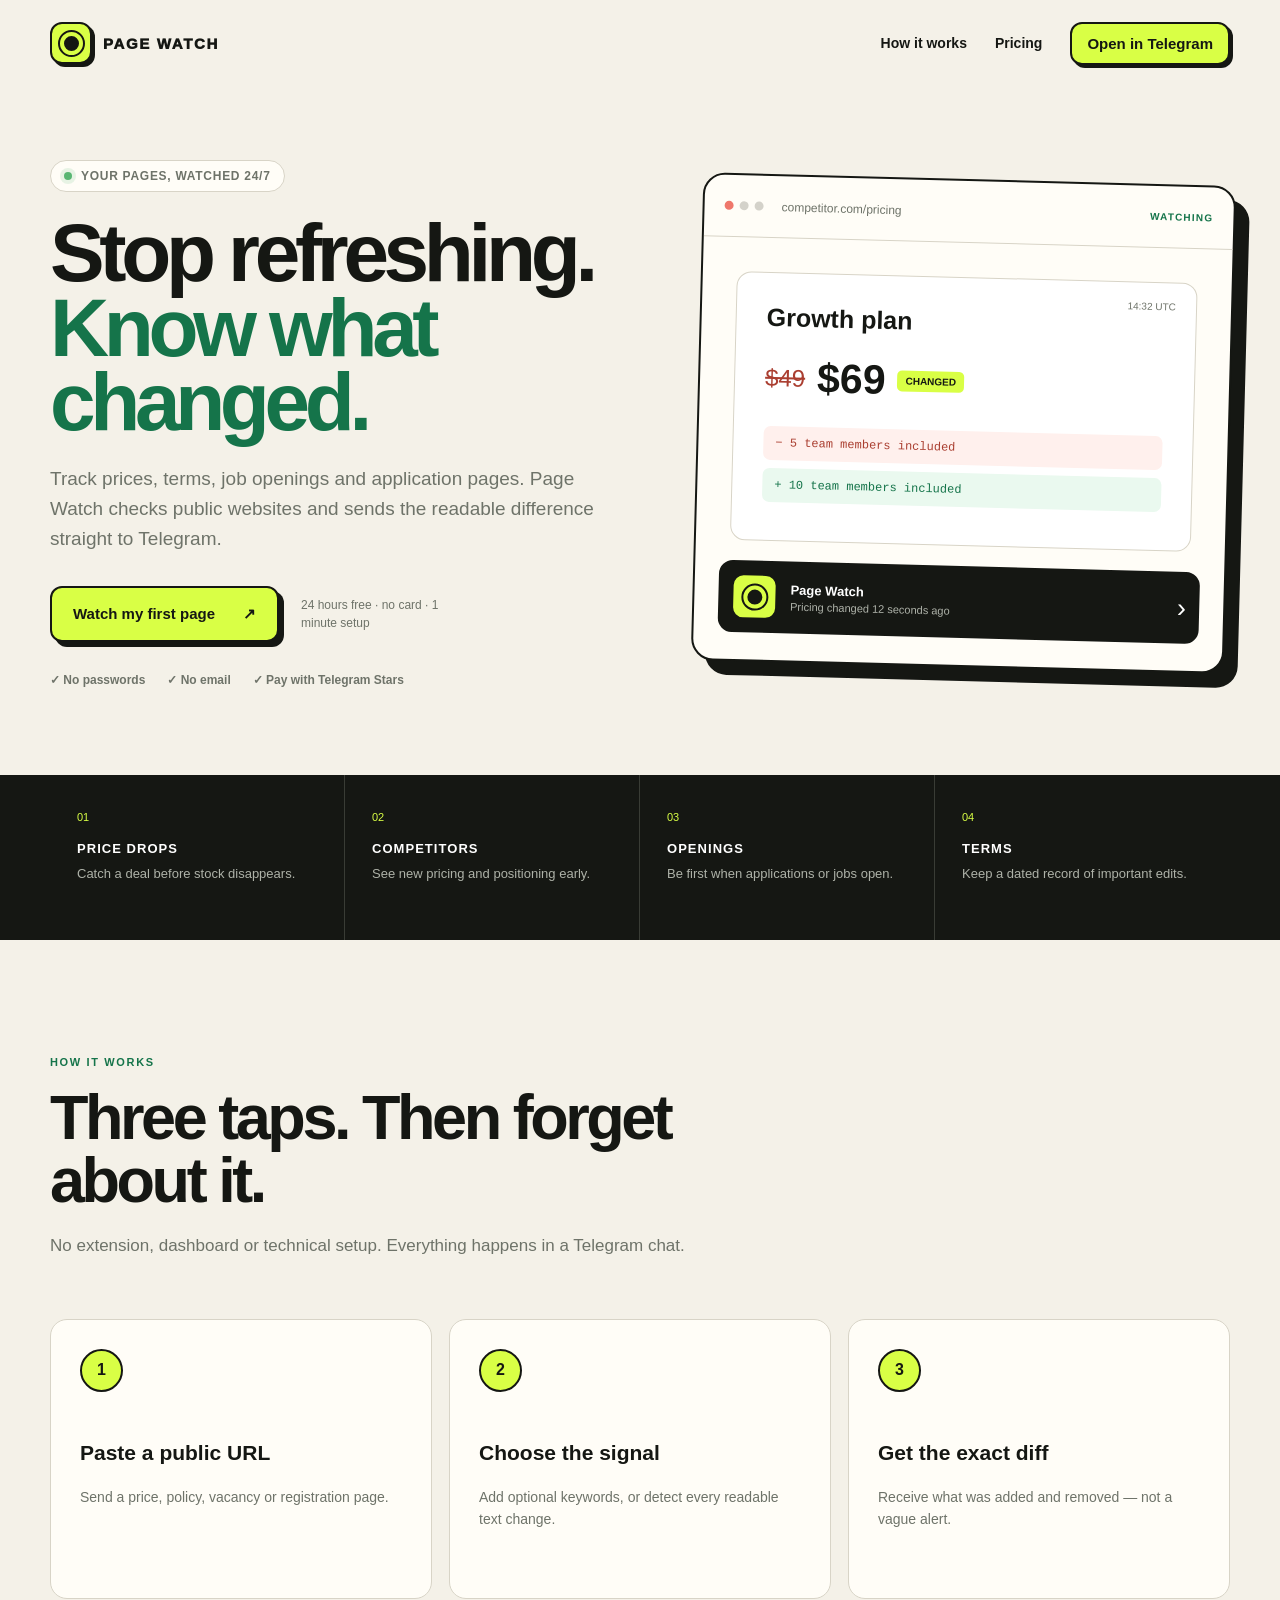
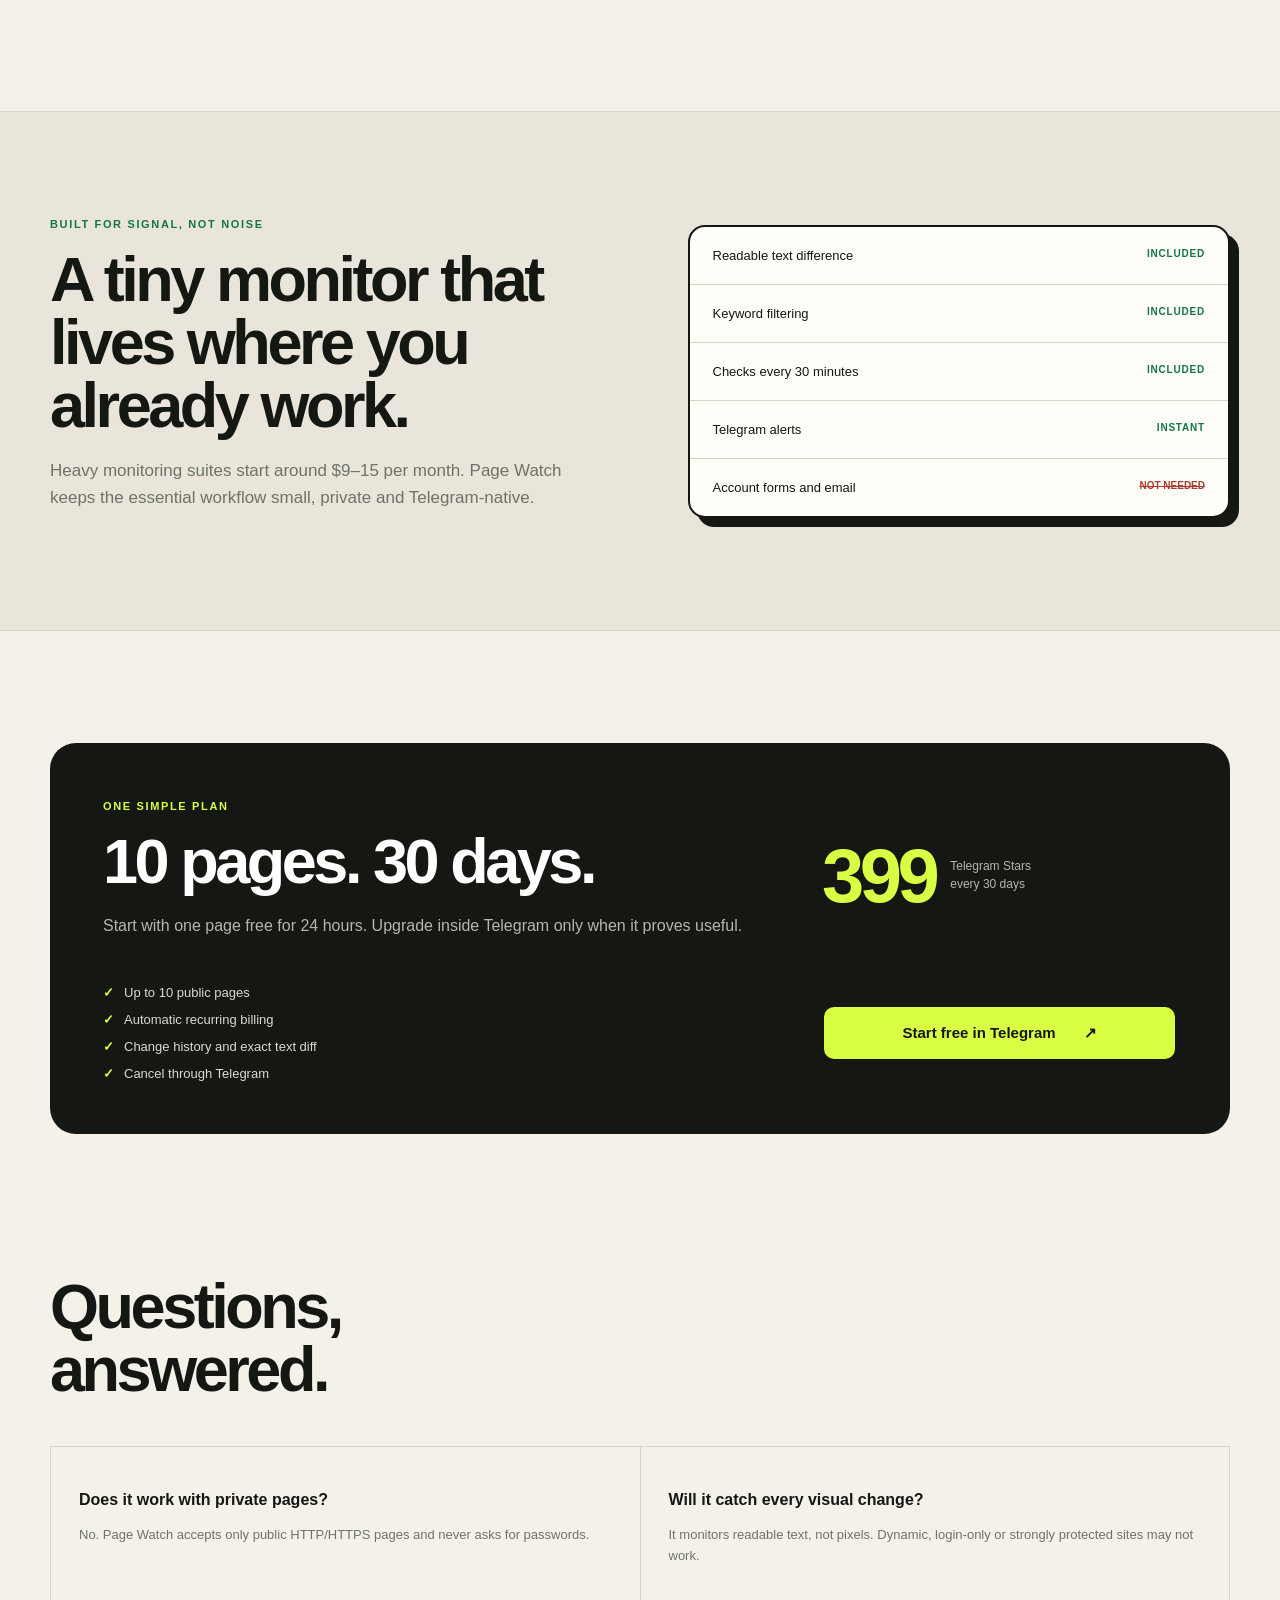
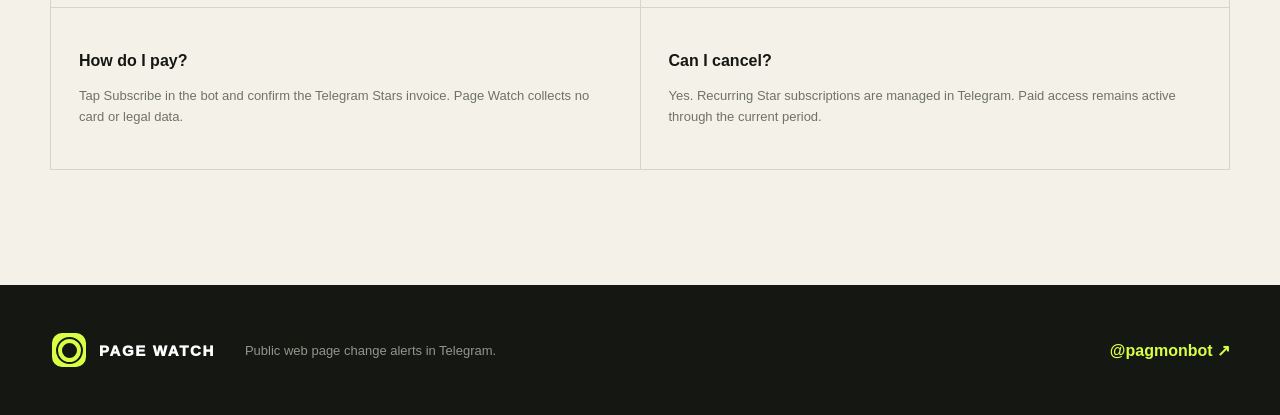
==== index.html @ 0e473a7c "Publish Page Watch landing page" ====
<!doctype html>
<html lang="en">
<head>
  <meta charset="utf-8">
  <meta name="viewport" content="width=device-width, initial-scale=1">
  <title>Page Watch — Website Change Alerts in Telegram</title>
  <meta name="description" content="Monitor prices, terms, openings and public web pages. Get the exact readable change in Telegram.">
  <meta name="theme-color" content="#f4f1e8">
  <meta property="og:title" content="Page Watch — Website Change Alerts in Telegram">
  <meta property="og:description" content="Stop refreshing. Page Watch checks public pages and sends readable changes to Telegram.">
  <meta property="og:type" content="website">
  <link rel="stylesheet" href="styles.css">
</head>
<body>
  <nav class="nav shell" aria-label="Main navigation">
    <a class="brand" href="#top" aria-label="Page Watch home">
      <span class="logo" aria-hidden="true"><i></i></span>
      <span>PAGE WATCH</span>
    </a>
    <div class="navLinks">
      <a href="#how">How it works</a>
      <a href="#pricing">Pricing</a>
      <a class="button buttonSmall" href="https://t.me/pagmonbot?start=web">Open in Telegram</a>
    </div>
  </nav>

  <main>
    <section class="hero shell" id="top">
      <div class="heroCopy">
        <div class="pill"><i></i> Your pages, watched 24/7</div>
        <h1>Stop refreshing.<br><em>Know what changed.</em></h1>
        <p class="lead">
          Track prices, terms, job openings and application pages. Page Watch checks
          public websites and sends the readable difference straight to Telegram.
        </p>
        <div class="actions">
          <a class="button" href="https://t.me/pagmonbot?start=web">Watch my first page <span>↗</span></a>
          <span class="micro">24 hours free · no card · 1 minute setup</span>
        </div>
        <div class="trust">
          <span>✓ No passwords</span><span>✓ No email</span><span>✓ Pay with Telegram Stars</span>
        </div>
      </div>

      <div class="demo" aria-label="Example Page Watch alert">
        <div class="browserBar">
          <div class="dots"><i></i><i></i><i></i></div>
          <span>competitor.com/pricing</span>
          <b>WATCHING</b>
        </div>
        <div class="snapshot">
          <span class="stamp">14:32 UTC</span>
          <h3>Growth plan</h3>
          <div class="priceLine"><del>$49</del><strong>$69</strong><span>changed</span></div>
          <p class="removed">− 5 team members included</p>
          <p class="added">+ 10 team members included</p>
        </div>
        <div class="telegramAlert">
          <span class="logo logoSmall" aria-hidden="true"><i></i></span>
          <div><b>Page Watch</b><span>Pricing changed 12 seconds ago</span></div>
          <i>›</i>
        </div>
      </div>
    </section>

    <section class="uses">
      <div class="shell useGrid">
        <div><span>01</span><b>PRICE DROPS</b><p>Catch a deal before stock disappears.</p></div>
        <div><span>02</span><b>COMPETITORS</b><p>See new pricing and positioning early.</p></div>
        <div><span>03</span><b>OPENINGS</b><p>Be first when applications or jobs open.</p></div>
        <div><span>04</span><b>TERMS</b><p>Keep a dated record of important edits.</p></div>
      </div>
    </section>

    <section class="section shell" id="how">
      <div class="sectionHead">
        <span>HOW IT WORKS</span>
        <h2>Three taps. Then forget about it.</h2>
        <p>No extension, dashboard or technical setup. Everything happens in a Telegram chat.</p>
      </div>
      <div class="steps">
        <article><b>1</b><h3>Paste a public URL</h3><p>Send a price, policy, vacancy or registration page.</p></article>
        <article><b>2</b><h3>Choose the signal</h3><p>Add optional keywords, or detect every readable text change.</p></article>
        <article><b>3</b><h3>Get the exact diff</h3><p>Receive what was added and removed — not a vague alert.</p></article>
      </div>
    </section>

    <section class="compare">
      <div class="shell compareGrid">
        <div>
          <span class="kicker">BUILT FOR SIGNAL, NOT NOISE</span>
          <h2>A tiny monitor that lives where you already work.</h2>
          <p>Heavy monitoring suites start around $9–15 per month. Page Watch keeps the essential workflow small, private and Telegram-native.</p>
        </div>
        <div class="checklist">
          <div><span>Readable text difference</span><b>INCLUDED</b></div>
          <div><span>Keyword filtering</span><b>INCLUDED</b></div>
          <div><span>Checks every 30 minutes</span><b>INCLUDED</b></div>
          <div><span>Telegram alerts</span><b>INSTANT</b></div>
          <div><span>Account forms and email</span><del>NOT NEEDED</del></div>
        </div>
      </div>
    </section>

    <section class="section shell pricing" id="pricing">
      <div class="priceCard">
        <div>
          <span class="kicker">ONE SIMPLE PLAN</span>
          <h2>10 pages. 30 days.</h2>
          <p>Start with one page free for 24 hours. Upgrade inside Telegram only when it proves useful.</p>
        </div>
        <div class="price"><strong>399</strong><span>Telegram Stars<br>every 30 days</span></div>
        <ul>
          <li>Up to 10 public pages</li>
          <li>Automatic recurring billing</li>
          <li>Change history and exact text diff</li>
          <li>Cancel through Telegram</li>
        </ul>
        <a class="button" href="https://t.me/pagmonbot?start=web">Start free in Telegram <span>↗</span></a>
      </div>
    </section>

    <section class="faq shell">
      <h2>Questions, answered.</h2>
      <div class="faqGrid">
        <article><h3>Does it work with private pages?</h3><p>No. Page Watch accepts only public HTTP/HTTPS pages and never asks for passwords.</p></article>
        <article><h3>Will it catch every visual change?</h3><p>It monitors readable text, not pixels. Dynamic, login-only or strongly protected sites may not work.</p></article>
        <article><h3>How do I pay?</h3><p>Tap Subscribe in the bot and confirm the Telegram Stars invoice. Page Watch collects no card or legal data.</p></article>
        <article><h3>Can I cancel?</h3><p>Yes. Recurring Star subscriptions are managed in Telegram. Paid access remains active through the current period.</p></article>
      </div>
    </section>
  </main>

  <footer>
    <div class="shell footerInner">
      <div class="brand"><span class="logo logoFooter" aria-hidden="true"><i></i></span><span>PAGE WATCH</span></div>
      <p>Public web page change alerts in Telegram.</p>
      <a href="https://t.me/pagmonbot?start=web">@pagmonbot ↗</a>
    </div>
  </footer>
</body>
</html>
---- styles.css ----
:root {
  --ink: #151713;
  --muted: #6e7369;
  --paper: #f4f1e8;
  --white: #fffdf7;
  --acid: #d9ff45;
  --line: #d8d4c7;
  --green: #15744a;
  --red: #aa3e30;
}

* { box-sizing: border-box; }
html { scroll-behavior: smooth; }
body { margin: 0; background: var(--paper); color: var(--ink); font-family: Arial, Helvetica, sans-serif; }
a { color: inherit; text-decoration: none; }
.shell { width: min(1180px, calc(100% - 40px)); margin: 0 auto; }
.nav { height: 86px; display: flex; align-items: center; justify-content: space-between; }
.brand { display: inline-flex; align-items: center; gap: 11px; font-size: 15px; font-weight: 950; letter-spacing: .11em; }
.logo { position: relative; display: inline-grid; place-items: center; width: 42px; height: 42px; border: 2px solid var(--ink); border-radius: 12px; background: var(--acid); box-shadow: 3px 3px 0 var(--ink); }
.logo::before, .logo::after, .logo i { content: ""; position: absolute; border: 2px solid var(--ink); border-radius: 50%; }
.logo::before { width: 23px; height: 23px; }
.logo::after { width: 11px; height: 11px; background: var(--ink); }
.logo i { width: 3px; height: 3px; background: var(--acid); z-index: 1; }
.logoSmall { width: 46px; height: 46px; flex: 0 0 auto; box-shadow: none; }
.logoFooter { width: 38px; height: 38px; box-shadow: none; }
.navLinks { display: flex; align-items: center; gap: 28px; font-size: 14px; font-weight: 700; }
.navLinks > a:not(.button):hover { opacity: .58; }
.button { display: inline-flex; align-items: center; justify-content: center; gap: 28px; background: var(--acid); border: 2px solid var(--ink); border-radius: 12px; padding: 17px 21px; font-size: 15px; font-weight: 900; box-shadow: 5px 5px 0 var(--ink); transition: .15s ease; }
.button:hover { transform: translate(3px, 3px); box-shadow: 2px 2px 0 var(--ink); }
.buttonSmall { padding: 11px 15px; box-shadow: 3px 3px 0 var(--ink); }
.hero { min-height: 650px; padding: 74px 0 88px; display: grid; grid-template-columns: 1.04fr .96fr; gap: 70px; align-items: center; }
.pill { display: inline-flex; align-items: center; gap: 9px; border: 1px solid var(--line); background: var(--white); border-radius: 99px; padding: 8px 13px; color: var(--muted); font-size: 12px; font-weight: 800; letter-spacing: .06em; text-transform: uppercase; }
.pill i { width: 8px; height: 8px; background: #58b672; border-radius: 50%; box-shadow: 0 0 0 4px #58b67224; }
h1 { margin: 24px 0; font-size: clamp(54px, 6.4vw, 88px); line-height: .91; letter-spacing: -.065em; }
h1 em { color: var(--green); font-style: normal; }
.lead { max-width: 610px; color: var(--muted); font-size: 19px; line-height: 1.58; }
.actions { margin-top: 32px; display: flex; align-items: center; gap: 22px; }
.micro { color: var(--muted); font-size: 12px; line-height: 1.5; max-width: 150px; }
.trust { display: flex; gap: 22px; margin-top: 31px; color: var(--muted); font-size: 12px; font-weight: 700; }
.demo { position: relative; border: 2px solid var(--ink); border-radius: 22px; overflow: hidden; background: var(--white); box-shadow: 14px 14px 0 var(--ink); transform: rotate(1.5deg); }
.browserBar { height: 62px; display: flex; align-items: center; gap: 18px; padding: 0 20px; border-bottom: 1px solid var(--line); font-size: 12px; color: var(--muted); }
.browserBar > span { overflow: hidden; text-overflow: ellipsis; white-space: nowrap; }
.browserBar b { margin-left: auto; color: var(--green); font-size: 10px; letter-spacing: .12em; }
.dots { display: flex; gap: 6px; }
.dots i { width: 9px; height: 9px; border-radius: 50%; background: #d4d2ca; }
.dots i:first-child { background: #ef776b; }
.snapshot { margin: 34px; padding: 30px; border: 1px solid var(--line); border-radius: 15px; position: relative; background: #fff; }
.stamp { position: absolute; right: 20px; top: 18px; color: var(--muted); font-size: 10px; }
.snapshot h3 { font-size: 25px; margin: 0 0 22px; }
.priceLine { display: flex; align-items: center; gap: 12px; margin-bottom: 25px; }
.priceLine del { color: var(--red); font-size: 24px; }
.priceLine strong { font-size: 41px; }
.priceLine span { background: var(--acid); padding: 5px 8px; border-radius: 5px; font-size: 10px; font-weight: 900; text-transform: uppercase; }
.snapshot p { margin: 8px 0; padding: 10px 12px; border-radius: 7px; font-family: Consolas, monospace; font-size: 12px; }
.removed { background: #fff0ed; color: var(--red); }
.added { background: #eaf9ef; color: var(--green); }
.telegramAlert { margin: -14px 24px 27px; display: flex; align-items: center; gap: 13px; border-radius: 14px; padding: 13px; color: white; background: var(--ink); }
.telegramAlert div { display: grid; gap: 3px; }
.telegramAlert b { font-size: 13px; }
.telegramAlert span:not(.logo) { color: #afb3aa; font-size: 11px; }
.telegramAlert > i { margin-left: auto; font-size: 27px; font-style: normal; }
.uses { background: var(--ink); color: white; }
.useGrid { display: grid; grid-template-columns: repeat(4, 1fr); }
.useGrid > div { min-height: 165px; padding: 32px 27px; border-right: 1px solid #393c35; }
.useGrid > div:last-child { border: 0; }
.useGrid span { color: var(--acid); font-size: 11px; }
.useGrid b { display: block; margin: 16px 0 8px; font-size: 13px; letter-spacing: .08em; }
.useGrid p { color: #aeb2a8; font-size: 13px; line-height: 1.5; margin: 0; }
.section { padding: 112px 0; }
.sectionHead { max-width: 730px; }
.sectionHead > span, .kicker { color: var(--green); font-size: 11px; font-weight: 900; letter-spacing: .15em; }
h2 { font-size: clamp(37px, 5vw, 63px); line-height: 1; letter-spacing: -.055em; margin: 16px 0 20px; }
.sectionHead p, .compareGrid > div > p { color: var(--muted); font-size: 17px; line-height: 1.6; }
.steps { display: grid; grid-template-columns: repeat(3, 1fr); gap: 17px; margin-top: 60px; }
.steps article { min-height: 280px; padding: 29px; border: 1px solid var(--line); border-radius: 17px; background: var(--white); }
.steps article > b { display: grid; place-items: center; width: 43px; height: 43px; border: 2px solid var(--ink); border-radius: 50%; background: var(--acid); }
.steps h3 { margin-top: 49px; font-size: 21px; }
.steps p { color: var(--muted); line-height: 1.6; font-size: 14px; }
.compare { background: #e9e5da; border-block: 1px solid var(--line); padding: 102px 0; }
.compareGrid { display: grid; grid-template-columns: 1fr 1fr; gap: 95px; align-items: center; }
.checklist { border: 2px solid var(--ink); border-radius: 17px; background: var(--white); box-shadow: 9px 9px 0 var(--ink); }
.checklist div { padding: 21px 23px; border-bottom: 1px solid var(--line); display: flex; justify-content: space-between; gap: 20px; font-size: 13px; }
.checklist div:last-child { border: 0; }
.checklist b { color: var(--green); font-size: 10px; letter-spacing: .08em; }
.checklist del { color: var(--red); font-size: 10px; font-weight: 900; }
.pricing { padding-bottom: 80px; }
.priceCard { background: var(--ink); color: white; border-radius: 26px; padding: 53px; display: grid; grid-template-columns: 1.3fr .7fr; gap: 30px 60px; align-items: center; }
.priceCard .kicker { color: var(--acid); }
.priceCard p { color: #b4b7af; line-height: 1.6; }
.price { display: flex; align-items: center; gap: 15px; }
.price strong { font-size: 76px; color: var(--acid); letter-spacing: -.06em; }
.price span { color: #b4b7af; font-size: 12px; line-height: 1.45; }
.priceCard ul { padding: 0; margin: 0; list-style: none; display: grid; gap: 12px; color: #d8dad4; font-size: 13px; }
.priceCard li::before { content: "✓"; color: var(--acid); margin-right: 10px; font-weight: 900; }
.priceCard .button { color: var(--ink); }
.faq { padding: 45px 0 115px; }
.faq h2 { max-width: 500px; }
.faqGrid { display: grid; grid-template-columns: 1fr 1fr; gap: 1px; background: var(--line); border: 1px solid var(--line); margin-top: 45px; }
.faq article { background: var(--paper); padding: 28px; }
.faq h3 { font-size: 16px; }
.faq p { color: var(--muted); line-height: 1.6; font-size: 13px; }
footer { background: var(--ink); color: white; }
.footerInner { min-height: 130px; display: flex; align-items: center; gap: 30px; }
.footerInner p { color: #92968d; font-size: 13px; }
.footerInner > a { margin-left: auto; color: var(--acid); font-weight: 800; }

@media (max-width: 850px) {
  .navLinks > a:not(.button) { display: none; }
  .hero { grid-template-columns: 1fr; padding-top: 45px; }
  .demo { transform: none; }
  .useGrid { grid-template-columns: 1fr 1fr; }
  .useGrid > div:nth-child(2) { border-right: 0; }
  .steps, .compareGrid { grid-template-columns: 1fr; }
  .compareGrid { gap: 45px; }
  .priceCard { grid-template-columns: 1fr; }
}

@media (max-width: 560px) {
  .shell { width: min(100% - 28px, 1180px); }
  .nav { height: 74px; }
  .navLinks { gap: 0; }
  .buttonSmall { padding: 9px 11px; font-size: 12px; }
  .hero { padding-bottom: 62px; gap: 50px; }
  h1 { font-size: 51px; }
  .lead { font-size: 16px; }
  .actions { align-items: stretch; flex-direction: column; }
  .micro { max-width: none; }
  .trust { flex-wrap: wrap; gap: 10px 18px; }
  .demo { box-shadow: 7px 7px 0 var(--ink); }
  .snapshot { margin: 20px; padding: 23px 18px; }
  .stamp { display: none; }
  .telegramAlert { margin-inline: 13px; }
  .useGrid { grid-template-columns: 1fr; }
  .useGrid > div { border-right: 0; border-bottom: 1px solid #393c35; min-height: 130px; }
  .section { padding: 82px 0; }
  .steps { margin-top: 40px; }
  .steps article { min-height: 240px; }
  .priceCard { padding: 31px 23px; }
  .price strong { font-size: 62px; }
  .faqGrid { grid-template-columns: 1fr; }
  .footerInner { align-items: flex-start; flex-direction: column; padding-block: 35px; gap: 15px; }
  .footerInner > a { margin: 0; }
}
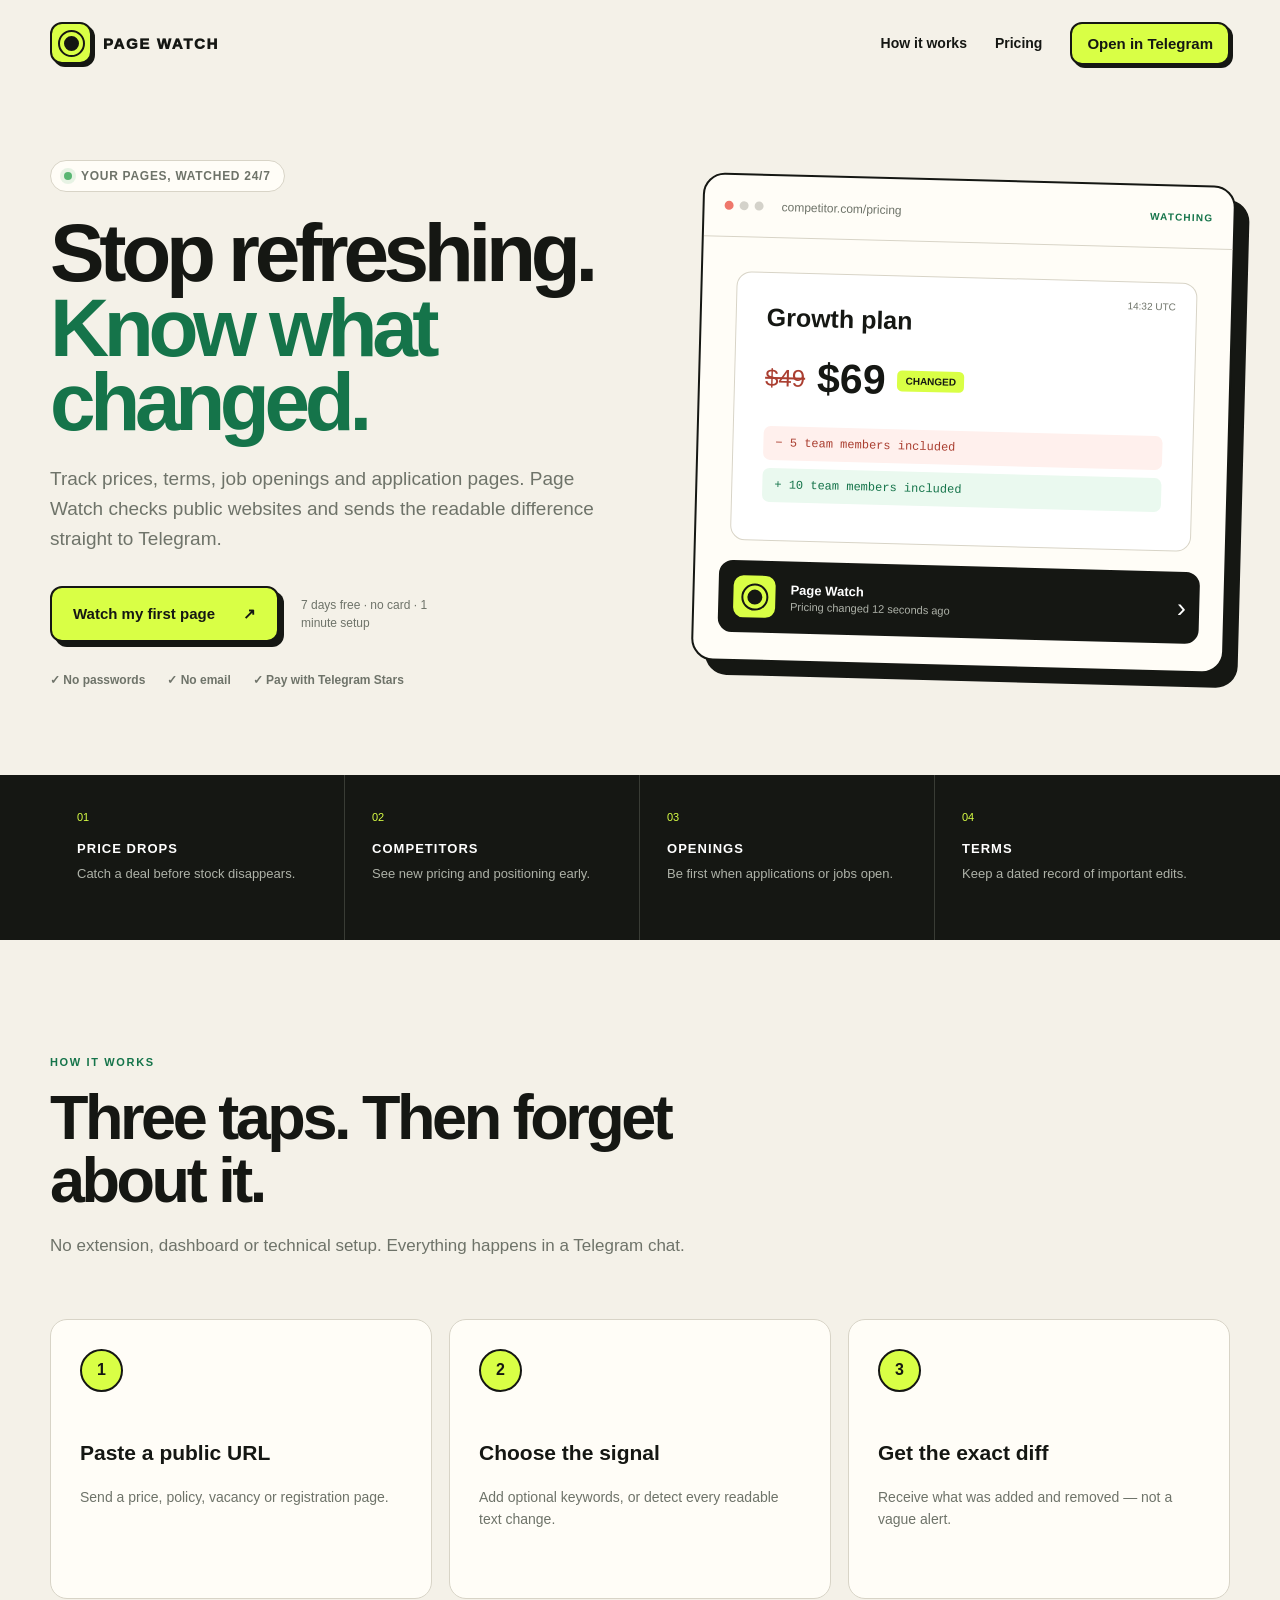
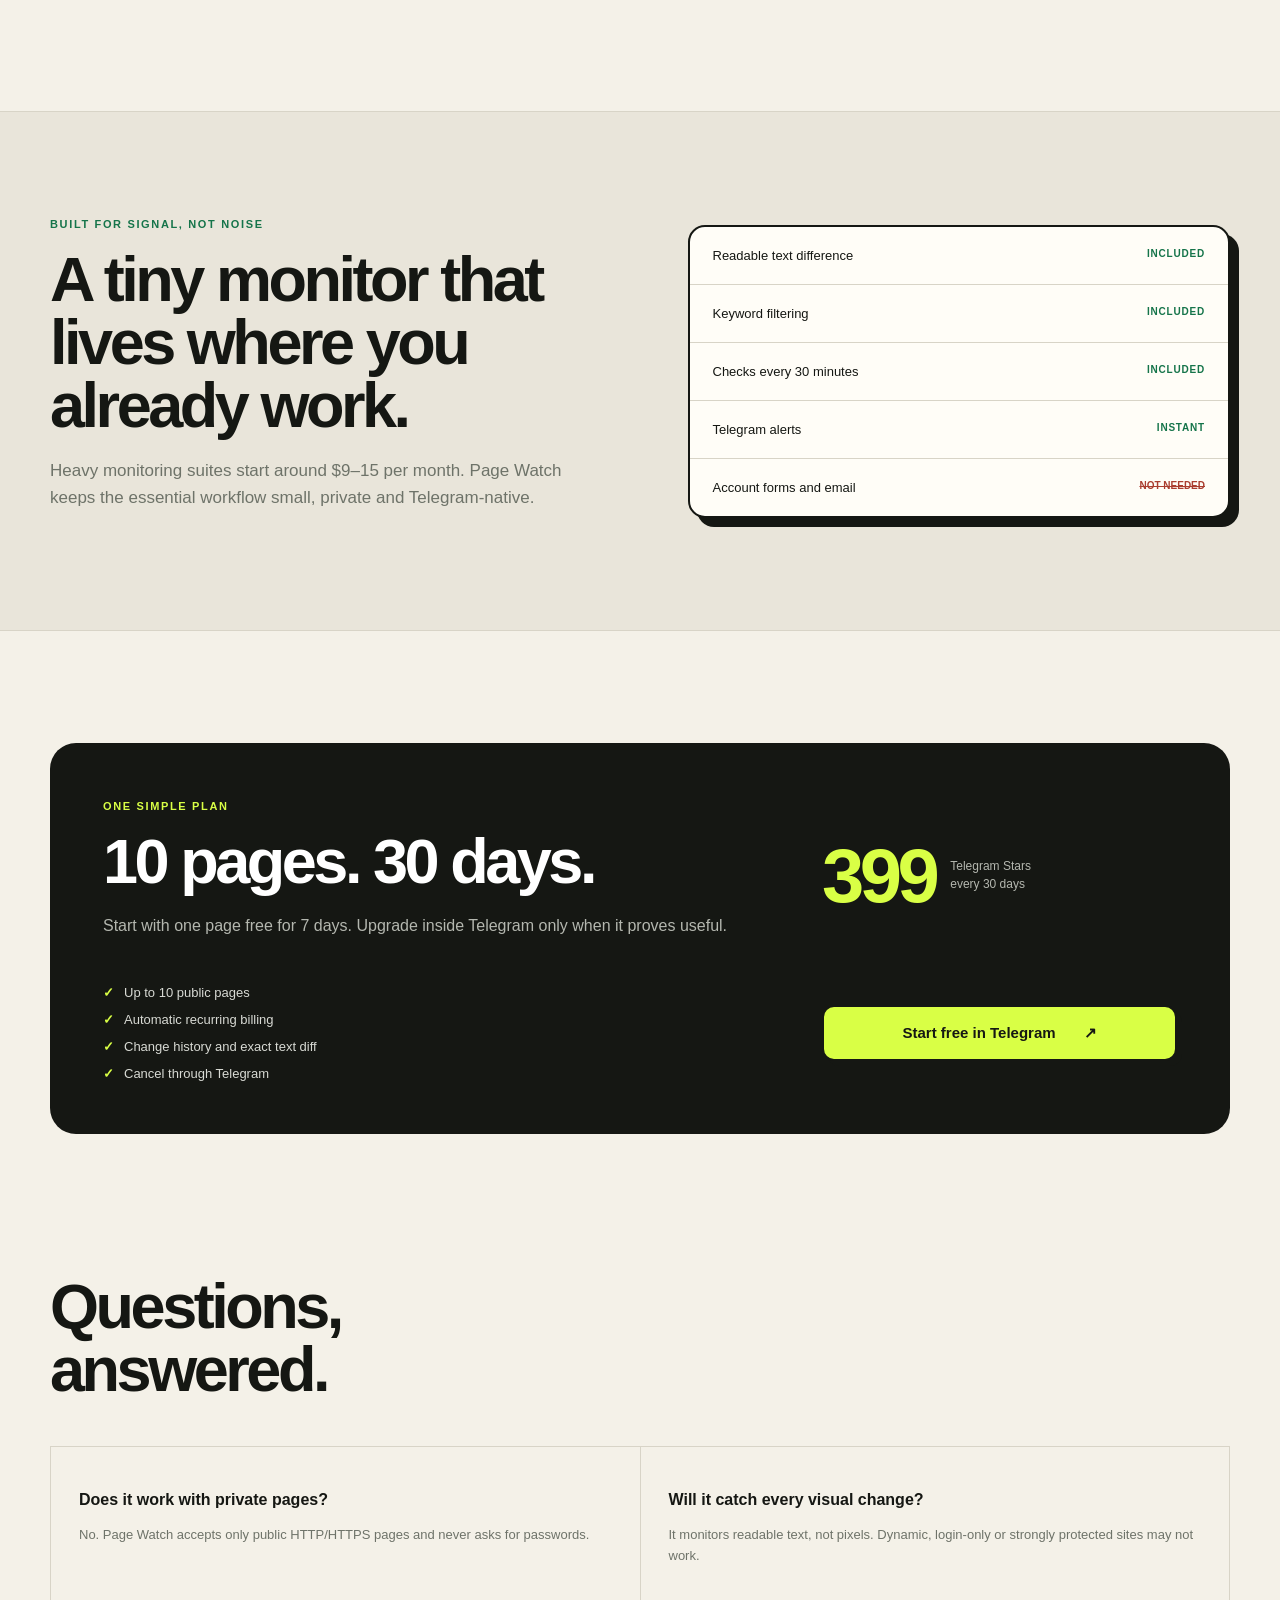
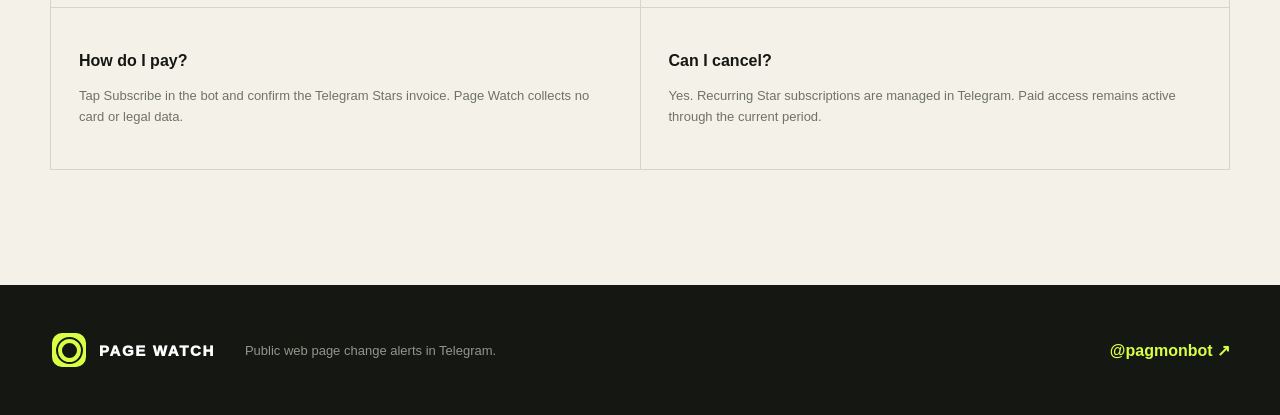
==== commit c6f18874: "Add search discovery and seven-day trial" ====
--- a/index.html
+++ b/index.html
@@ -35,7 +35,7 @@
         </p>
         <div class="actions">
           <a class="button" href="https://t.me/pagmonbot?start=web">Watch my first page <span>↗</span></a>
-          <span class="micro">24 hours free · no card · 1 minute setup</span>
+          <span class="micro">7 days free · no card · 1 minute setup</span>
         </div>
         <div class="trust">
           <span>✓ No passwords</span><span>✓ No email</span><span>✓ Pay with Telegram Stars</span>
@@ -107,7 +107,7 @@
         <div>
           <span class="kicker">ONE SIMPLE PLAN</span>
           <h2>10 pages. 30 days.</h2>
-          <p>Start with one page free for 24 hours. Upgrade inside Telegram only when it proves useful.</p>
+          <p>Start with one page free for 7 days. Upgrade inside Telegram only when it proves useful.</p>
         </div>
         <div class="price"><strong>399</strong><span>Telegram Stars<br>every 30 days</span></div>
         <ul>
